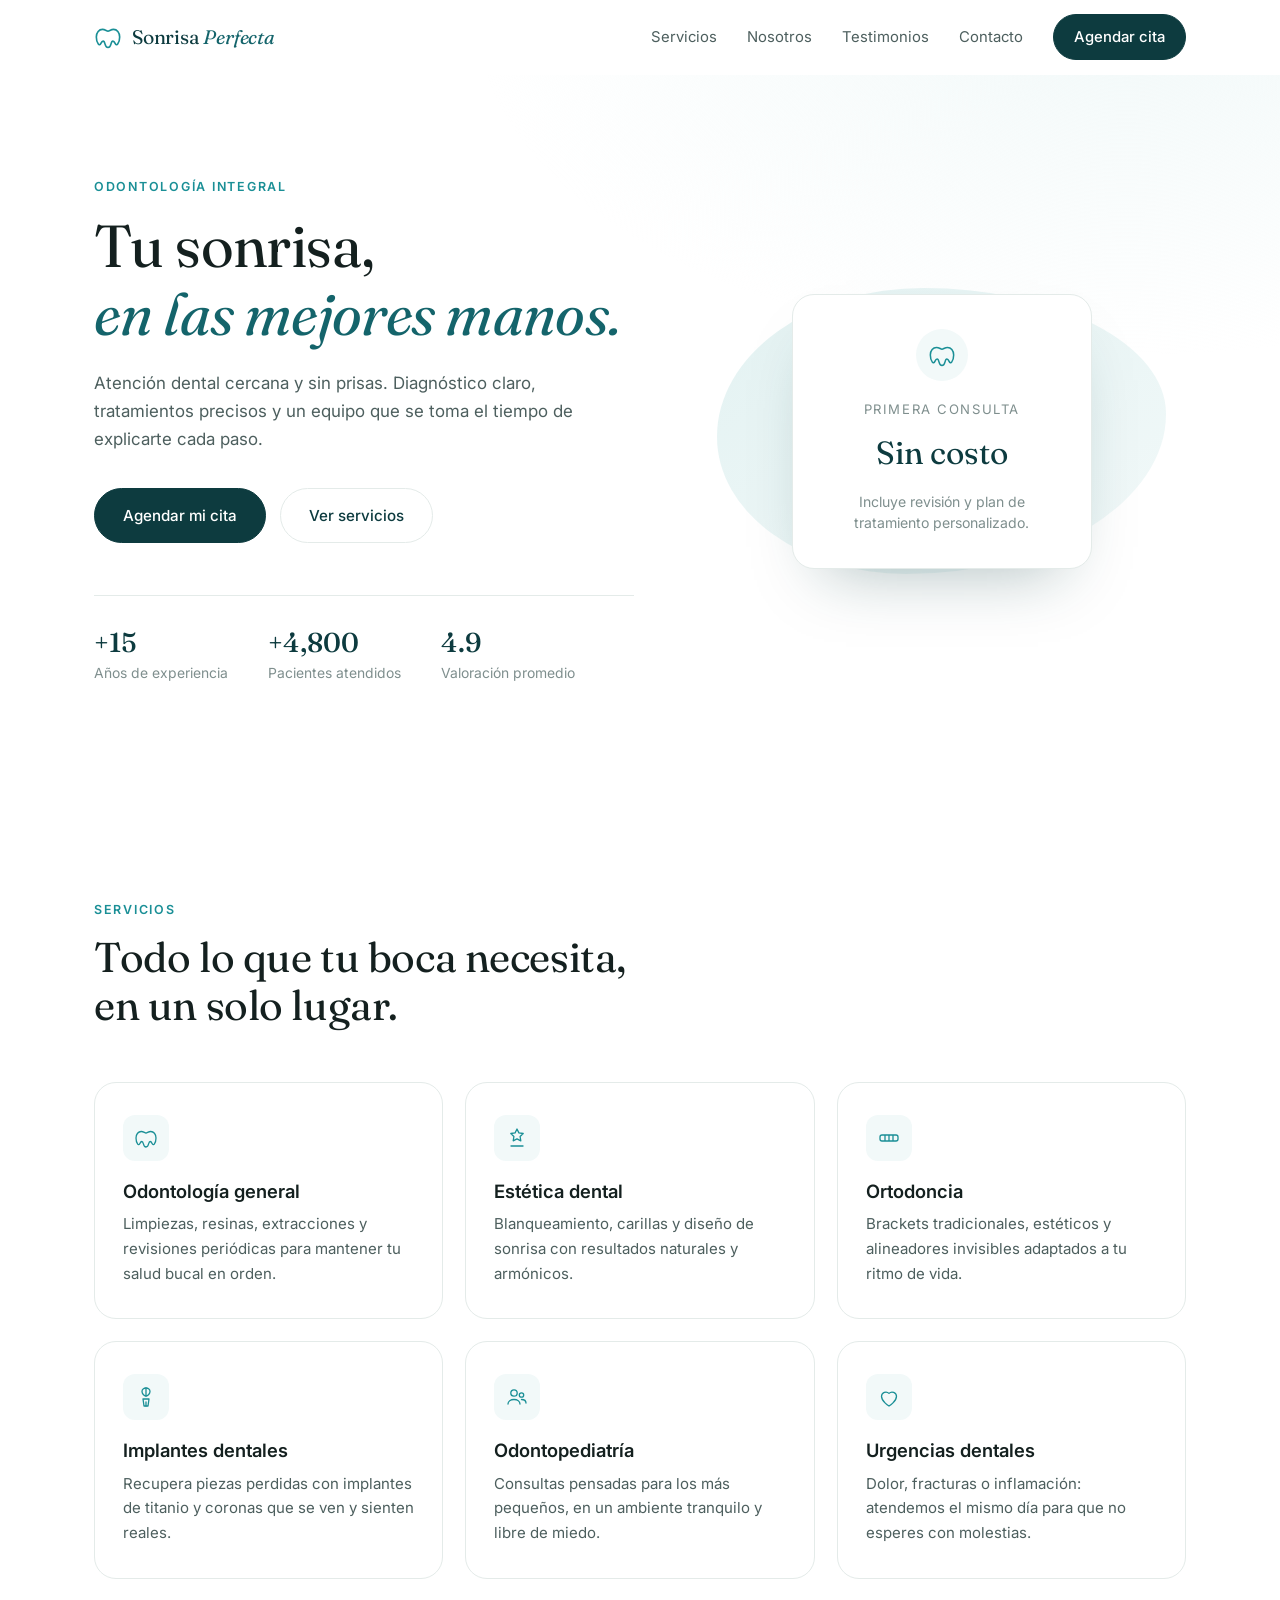
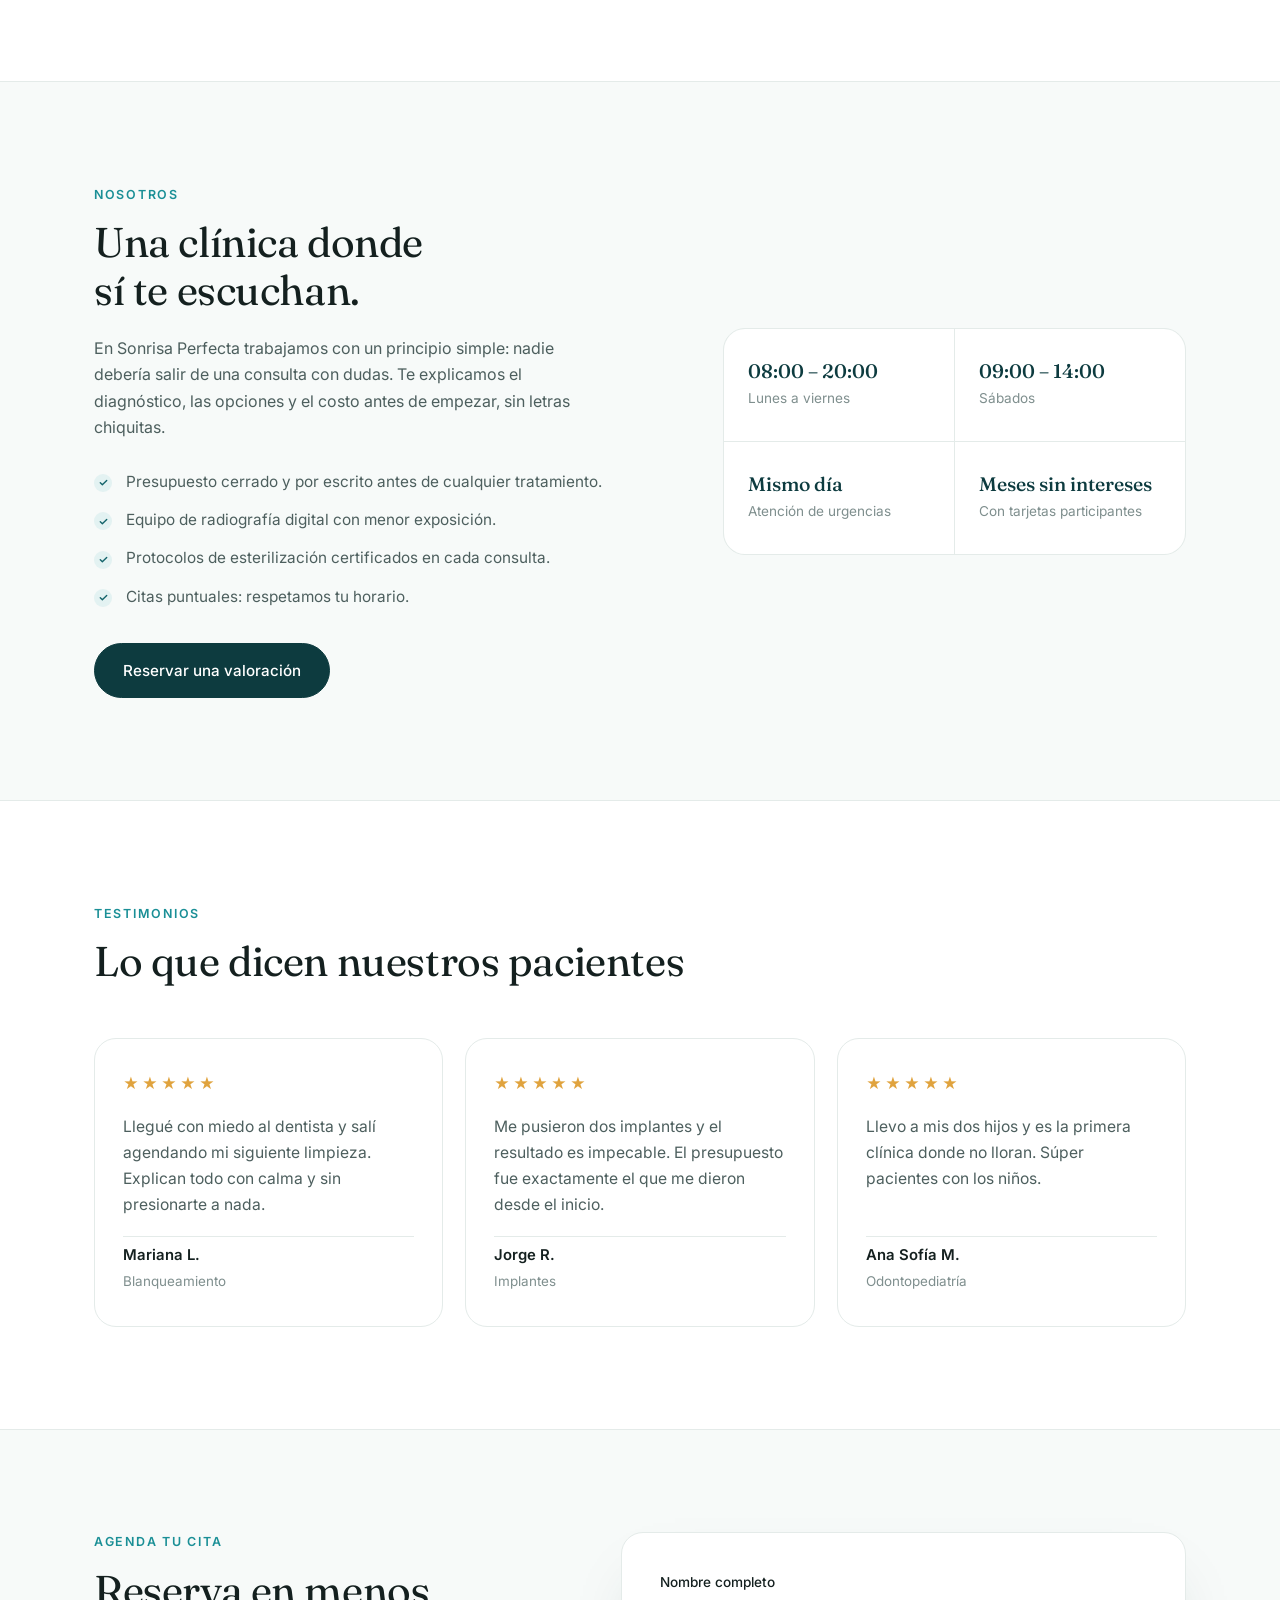
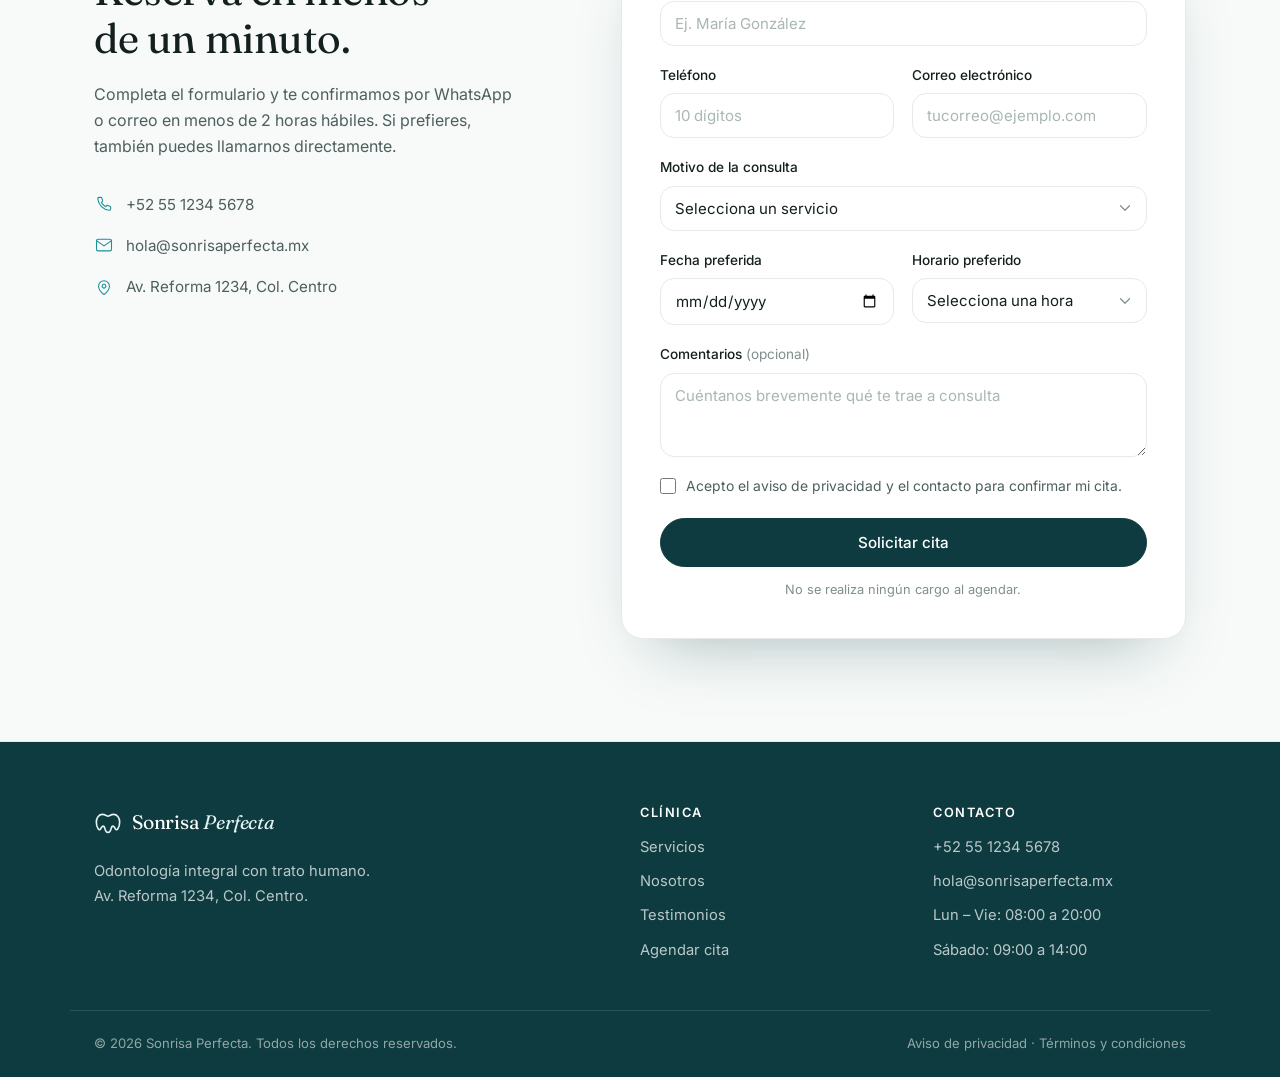
==== index.html @ 9ec35c2d "Landing page de la clinica dental Sonrisa Perfecta Sitio estatico de una pagina con formulario de ag" ====
<!DOCTYPE html>
<html lang="es">
<head>
  <meta charset="UTF-8">
  <meta name="viewport" content="width=device-width, initial-scale=1.0">
  <title>Sonrisa Perfecta | Clínica Dental</title>
  <meta name="description" content="Clínica dental Sonrisa Perfecta. Odontología general, estética y ortodoncia. Agenda tu cita en línea de forma rápida y sencilla.">
  <link rel="preconnect" href="https://fonts.googleapis.com">
  <link rel="preconnect" href="https://fonts.gstatic.com" crossorigin>
  <link href="https://fonts.googleapis.com/css2?family=Inter:wght@300;400;500;600&family=Fraunces:opsz,wght@9..144,400;9..144,500&display=swap" rel="stylesheet">
  <link rel="stylesheet" href="styles.css">
</head>
<body>

  <!-- ============ HEADER ============ -->
  <header class="header" id="header">
    <div class="container header__inner">
      <a href="#inicio" class="logo">
        <svg class="logo__mark" viewBox="0 0 24 24" fill="none" aria-hidden="true">
          <path d="M12 21c-1.6 0-2.2-1.4-2.6-3.1-.4-1.6-.8-2.4-1.6-2.4s-1.4.9-1.9 2c-.6 1.3-1.6 1.4-2.2.6C2.6 16.7 2 14.4 2 12c0-3.9 2.4-6.5 5.2-6.5 1.4 0 2.4.5 3.2.9.7.4 1.1.6 1.6.6s.9-.2 1.6-.6c.8-.4 1.8-.9 3.2-.9C19.6 5.5 22 8.1 22 12c0 2.4-.6 4.7-1.7 6.1-.6.8-1.6.7-2.2-.6-.5-1.1-1.1-2-1.9-2s-1.2.8-1.6 2.4C14.2 19.6 13.6 21 12 21Z" stroke="currentColor" stroke-width="1.4" stroke-linejoin="round"/>
        </svg>
        <span class="logo__text">Sonrisa <em>Perfecta</em></span>
      </a>

      <nav class="nav" id="nav">
        <a href="#servicios">Servicios</a>
        <a href="#nosotros">Nosotros</a>
        <a href="#testimonios">Testimonios</a>
        <a href="#contacto">Contacto</a>
        <a href="#cita" class="btn btn--sm nav__cta">Agendar cita</a>
      </nav>

      <button class="nav-toggle" id="navToggle" aria-label="Abrir menú" aria-expanded="false" aria-controls="nav">
        <span></span><span></span><span></span>
      </button>
    </div>
  </header>

  <main>
    <!-- ============ HERO ============ -->
    <section class="hero" id="inicio">
      <div class="container hero__inner">
        <div class="hero__content">
          <p class="eyebrow">Odontología integral</p>
          <h1 class="hero__title">Tu sonrisa,<br><em>en las mejores manos.</em></h1>
          <p class="hero__text">
            Atención dental cercana y sin prisas. Diagnóstico claro, tratamientos
            precisos y un equipo que se toma el tiempo de explicarte cada paso.
          </p>
          <div class="hero__actions">
            <a href="#cita" class="btn">Agendar mi cita</a>
            <a href="#servicios" class="btn btn--ghost">Ver servicios</a>
          </div>

          <ul class="hero__stats">
            <li><strong>+15</strong><span>Años de experiencia</span></li>
            <li><strong>+4,800</strong><span>Pacientes atendidos</span></li>
            <li><strong>4.9</strong><span>Valoración promedio</span></li>
          </ul>
        </div>

        <div class="hero__visual" aria-hidden="true">
          <div class="hero__card">
            <div class="hero__card-icon">
              <svg viewBox="0 0 24 24" fill="none"><path d="M12 21c-1.6 0-2.2-1.4-2.6-3.1-.4-1.6-.8-2.4-1.6-2.4s-1.4.9-1.9 2c-.6 1.3-1.6 1.4-2.2.6C2.6 16.7 2 14.4 2 12c0-3.9 2.4-6.5 5.2-6.5 1.4 0 2.4.5 3.2.9.7.4 1.1.6 1.6.6s.9-.2 1.6-.6c.8-.4 1.8-.9 3.2-.9C19.6 5.5 22 8.1 22 12c0 2.4-.6 4.7-1.7 6.1-.6.8-1.6.7-2.2-.6-.5-1.1-1.1-2-1.9-2s-1.2.8-1.6 2.4C14.2 19.6 13.6 21 12 21Z" stroke="currentColor" stroke-width="1.3" stroke-linejoin="round"/></svg>
            </div>
            <p class="hero__card-title">Primera consulta</p>
            <p class="hero__card-price">Sin costo</p>
            <p class="hero__card-note">Incluye revisión y plan de tratamiento personalizado.</p>
          </div>
          <div class="hero__blob"></div>
        </div>
      </div>
    </section>

    <!-- ============ SERVICIOS ============ -->
    <section class="section" id="servicios">
      <div class="container">
        <div class="section__head">
          <p class="eyebrow">Servicios</p>
          <h2>Todo lo que tu boca necesita,<br>en un solo lugar.</h2>
        </div>

        <div class="grid grid--3">
          <article class="card">
            <div class="card__icon">
              <svg viewBox="0 0 24 24" fill="none"><path d="M12 21c-1.6 0-2.2-1.4-2.6-3.1-.4-1.6-.8-2.4-1.6-2.4s-1.4.9-1.9 2c-.6 1.3-1.6 1.4-2.2.6C2.6 16.7 2 14.4 2 12c0-3.9 2.4-6.5 5.2-6.5 1.4 0 2.4.5 3.2.9.7.4 1.1.6 1.6.6s.9-.2 1.6-.6c.8-.4 1.8-.9 3.2-.9C19.6 5.5 22 8.1 22 12c0 2.4-.6 4.7-1.7 6.1-.6.8-1.6.7-2.2-.6-.5-1.1-1.1-2-1.9-2s-1.2.8-1.6 2.4C14.2 19.6 13.6 21 12 21Z" stroke="currentColor" stroke-width="1.3" stroke-linejoin="round"/></svg>
            </div>
            <h3>Odontología general</h3>
            <p>Limpiezas, resinas, extracciones y revisiones periódicas para mantener tu salud bucal en orden.</p>
          </article>

          <article class="card">
            <div class="card__icon">
              <svg viewBox="0 0 24 24" fill="none"><path d="m12 3 1.9 3.9 4.3.6-3.1 3 .7 4.3-3.8-2-3.8 2 .7-4.3-3.1-3 4.3-.6L12 3Z" stroke="currentColor" stroke-width="1.3" stroke-linejoin="round"/><path d="M6 20h12" stroke="currentColor" stroke-width="1.3" stroke-linecap="round"/></svg>
            </div>
            <h3>Estética dental</h3>
            <p>Blanqueamiento, carillas y diseño de sonrisa con resultados naturales y armónicos.</p>
          </article>

          <article class="card">
            <div class="card__icon">
              <svg viewBox="0 0 24 24" fill="none"><rect x="3" y="9" width="18" height="6" rx="2" stroke="currentColor" stroke-width="1.3"/><path d="M8 9v6M12 9v6M16 9v6" stroke="currentColor" stroke-width="1.3"/></svg>
            </div>
            <h3>Ortodoncia</h3>
            <p>Brackets tradicionales, estéticos y alineadores invisibles adaptados a tu ritmo de vida.</p>
          </article>

          <article class="card">
            <div class="card__icon">
              <svg viewBox="0 0 24 24" fill="none"><path d="M12 3v8M12 21v-4" stroke="currentColor" stroke-width="1.3" stroke-linecap="round"/><path d="M8 6.5C8 4.6 9.8 3 12 3s4 1.6 4 3.5S14 11 12 11 8 8.4 8 6.5Z" stroke="currentColor" stroke-width="1.3"/><path d="M9 14h6l-1 7h-4l-1-7Z" stroke="currentColor" stroke-width="1.3" stroke-linejoin="round"/></svg>
            </div>
            <h3>Implantes dentales</h3>
            <p>Recupera piezas perdidas con implantes de titanio y coronas que se ven y sienten reales.</p>
          </article>

          <article class="card">
            <div class="card__icon">
              <svg viewBox="0 0 24 24" fill="none"><circle cx="9" cy="8" r="3.2" stroke="currentColor" stroke-width="1.3"/><circle cx="16.5" cy="10" r="2.2" stroke="currentColor" stroke-width="1.3"/><path d="M3 19c0-2.8 2.7-4.5 6-4.5s6 1.7 6 4.5" stroke="currentColor" stroke-width="1.3" stroke-linecap="round"/><path d="M16.5 14.5c2.6 0 4.5 1.4 4.5 3.6" stroke="currentColor" stroke-width="1.3" stroke-linecap="round"/></svg>
            </div>
            <h3>Odontopediatría</h3>
            <p>Consultas pensadas para los más pequeños, en un ambiente tranquilo y libre de miedo.</p>
          </article>

          <article class="card">
            <div class="card__icon">
              <svg viewBox="0 0 24 24" fill="none"><path d="M12 21s-7.5-4.4-7.5-9.7A4.4 4.4 0 0 1 12 8.4a4.4 4.4 0 0 1 7.5 2.9C19.5 16.6 12 21 12 21Z" stroke="currentColor" stroke-width="1.3" stroke-linejoin="round"/></svg>
            </div>
            <h3>Urgencias dentales</h3>
            <p>Dolor, fracturas o inflamación: atendemos el mismo día para que no esperes con molestias.</p>
          </article>
        </div>
      </div>
    </section>

    <!-- ============ NOSOTROS ============ -->
    <section class="section section--alt" id="nosotros">
      <div class="container about">
        <div class="about__text">
          <p class="eyebrow">Nosotros</p>
          <h2>Una clínica donde<br>sí te escuchan.</h2>
          <p>
            En Sonrisa Perfecta trabajamos con un principio simple: nadie debería salir
            de una consulta con dudas. Te explicamos el diagnóstico, las opciones y el
            costo antes de empezar, sin letras chiquitas.
          </p>
          <ul class="checklist">
            <li>Presupuesto cerrado y por escrito antes de cualquier tratamiento.</li>
            <li>Equipo de radiografía digital con menor exposición.</li>
            <li>Protocolos de esterilización certificados en cada consulta.</li>
            <li>Citas puntuales: respetamos tu horario.</li>
          </ul>
          <a href="#cita" class="btn">Reservar una valoración</a>
        </div>

        <div class="about__panel">
          <div class="stat">
            <strong>08:00 – 20:00</strong>
            <span>Lunes a viernes</span>
          </div>
          <div class="stat">
            <strong>09:00 – 14:00</strong>
            <span>Sábados</span>
          </div>
          <div class="stat">
            <strong>Mismo día</strong>
            <span>Atención de urgencias</span>
          </div>
          <div class="stat">
            <strong>Meses sin intereses</strong>
            <span>Con tarjetas participantes</span>
          </div>
        </div>
      </div>
    </section>

    <!-- ============ TESTIMONIOS ============ -->
    <section class="section" id="testimonios">
      <div class="container">
        <div class="section__head">
          <p class="eyebrow">Testimonios</p>
          <h2>Lo que dicen nuestros pacientes</h2>
        </div>

        <div class="grid grid--3">
          <figure class="quote">
            <div class="quote__stars" aria-label="5 de 5 estrellas">★★★★★</div>
            <blockquote>Llegué con miedo al dentista y salí agendando mi siguiente limpieza. Explican todo con calma y sin presionarte a nada.</blockquote>
            <figcaption><strong>Mariana L.</strong><span>Blanqueamiento</span></figcaption>
          </figure>

          <figure class="quote">
            <div class="quote__stars" aria-label="5 de 5 estrellas">★★★★★</div>
            <blockquote>Me pusieron dos implantes y el resultado es impecable. El presupuesto fue exactamente el que me dieron desde el inicio.</blockquote>
            <figcaption><strong>Jorge R.</strong><span>Implantes</span></figcaption>
          </figure>

          <figure class="quote">
            <div class="quote__stars" aria-label="5 de 5 estrellas">★★★★★</div>
            <blockquote>Llevo a mis dos hijos y es la primera clínica donde no lloran. Súper pacientes con los niños.</blockquote>
            <figcaption><strong>Ana Sofía M.</strong><span>Odontopediatría</span></figcaption>
          </figure>
        </div>
      </div>
    </section>

    <!-- ============ AGENDAR CITA ============ -->
    <section class="section section--alt" id="cita">
      <div class="container booking">
        <div class="booking__intro">
          <p class="eyebrow">Agenda tu cita</p>
          <h2>Reserva en menos<br>de un minuto.</h2>
          <p>
            Completa el formulario y te confirmamos por WhatsApp o correo en menos de
            2 horas hábiles. Si prefieres, también puedes llamarnos directamente.
          </p>

          <ul class="contact-list">
            <li>
              <svg viewBox="0 0 24 24" fill="none" aria-hidden="true"><path d="M4.5 5.5c0-.8.7-1.5 1.5-1.5h2c.6 0 1.2.4 1.4 1l.9 2.6c.2.6 0 1.2-.5 1.6l-1.1.8a12 12 0 0 0 5.3 5.3l.8-1.1c.4-.5 1-.7 1.6-.5l2.6.9c.6.2 1 .8 1 1.4v2c0 .8-.7 1.5-1.5 1.5A15.5 15.5 0 0 1 4.5 5.5Z" stroke="currentColor" stroke-width="1.3" stroke-linejoin="round"/></svg>
              <a href="tel:+525512345678">+52 55 1234 5678</a>
            </li>
            <li>
              <svg viewBox="0 0 24 24" fill="none" aria-hidden="true"><rect x="3" y="5" width="18" height="14" rx="2" stroke="currentColor" stroke-width="1.3"/><path d="m3.5 7 8.5 6 8.5-6" stroke="currentColor" stroke-width="1.3" stroke-linejoin="round"/></svg>
              <a href="mailto:hola@sonrisaperfecta.mx">hola@sonrisaperfecta.mx</a>
            </li>
            <li>
              <svg viewBox="0 0 24 24" fill="none" aria-hidden="true"><path d="M12 21s-6.5-5.1-6.5-10a6.5 6.5 0 1 1 13 0c0 4.9-6.5 10-6.5 10Z" stroke="currentColor" stroke-width="1.3" stroke-linejoin="round"/><circle cx="12" cy="11" r="2.3" stroke="currentColor" stroke-width="1.3"/></svg>
              <span>Av. Reforma 1234, Col. Centro</span>
            </li>
          </ul>
        </div>

        <div class="booking__form-wrap">
          <form class="form" id="bookingForm" novalidate>
            <div class="form__row">
              <div class="field">
                <label for="nombre">Nombre completo</label>
                <input type="text" id="nombre" name="nombre" placeholder="Ej. María González" autocomplete="name" required>
                <p class="field__error" data-error-for="nombre"></p>
              </div>
            </div>

            <div class="form__row form__row--2">
              <div class="field">
                <label for="telefono">Teléfono</label>
                <input type="tel" id="telefono" name="telefono" placeholder="10 dígitos" autocomplete="tel" inputmode="numeric" required>
                <p class="field__error" data-error-for="telefono"></p>
              </div>
              <div class="field">
                <label for="email">Correo electrónico</label>
                <input type="email" id="email" name="email" placeholder="tucorreo@ejemplo.com" autocomplete="email" required>
                <p class="field__error" data-error-for="email"></p>
              </div>
            </div>

            <div class="form__row">
              <div class="field">
                <label for="servicio">Motivo de la consulta</label>
                <select id="servicio" name="servicio" required>
                  <option value="" disabled selected>Selecciona un servicio</option>
                  <option>Consulta / valoración general</option>
                  <option>Limpieza dental</option>
                  <option>Estética dental / blanqueamiento</option>
                  <option>Ortodoncia</option>
                  <option>Implantes dentales</option>
                  <option>Odontopediatría</option>
                  <option>Urgencia dental</option>
                </select>
                <p class="field__error" data-error-for="servicio"></p>
              </div>
            </div>

            <div class="form__row form__row--2">
              <div class="field">
                <label for="fecha">Fecha preferida</label>
                <input type="date" id="fecha" name="fecha" required>
                <p class="field__error" data-error-for="fecha"></p>
              </div>
              <div class="field">
                <label for="hora">Horario preferido</label>
                <select id="hora" name="hora" required>
                  <option value="" disabled selected>Selecciona una hora</option>
                  <option>08:00 – 10:00</option>
                  <option>10:00 – 12:00</option>
                  <option>12:00 – 14:00</option>
                  <option>16:00 – 18:00</option>
                  <option>18:00 – 20:00</option>
                </select>
                <p class="field__error" data-error-for="hora"></p>
              </div>
            </div>

            <div class="form__row">
              <div class="field">
                <label for="mensaje">Comentarios <span class="optional">(opcional)</span></label>
                <textarea id="mensaje" name="mensaje" rows="3" placeholder="Cuéntanos brevemente qué te trae a consulta"></textarea>
              </div>
            </div>

            <label class="checkbox">
              <input type="checkbox" id="aviso" name="aviso" required>
              <span>Acepto el aviso de privacidad y el contacto para confirmar mi cita.</span>
            </label>
            <p class="field__error" data-error-for="aviso"></p>

            <button type="submit" class="btn btn--block" id="submitBtn">Solicitar cita</button>
            <p class="form__note">No se realiza ningún cargo al agendar.</p>

            <div class="form__success" id="formSuccess" role="status" hidden>
              <div class="form__success-icon">
                <svg viewBox="0 0 24 24" fill="none"><path d="m5 12.5 4.5 4.5L19 7.5" stroke="currentColor" stroke-width="1.8" stroke-linecap="round" stroke-linejoin="round"/></svg>
              </div>
              <h3>¡Solicitud enviada!</h3>
              <p id="successDetail">Te contactaremos para confirmar tu cita.</p>
              <button type="button" class="btn btn--ghost btn--sm" id="resetForm">Agendar otra cita</button>
            </div>
          </form>
        </div>
      </div>
    </section>
  </main>

  <!-- ============ FOOTER ============ -->
  <footer class="footer" id="contacto">
    <div class="container footer__inner">
      <div class="footer__brand">
        <a href="#inicio" class="logo logo--light">
          <svg class="logo__mark" viewBox="0 0 24 24" fill="none" aria-hidden="true">
            <path d="M12 21c-1.6 0-2.2-1.4-2.6-3.1-.4-1.6-.8-2.4-1.6-2.4s-1.4.9-1.9 2c-.6 1.3-1.6 1.4-2.2.6C2.6 16.7 2 14.4 2 12c0-3.9 2.4-6.5 5.2-6.5 1.4 0 2.4.5 3.2.9.7.4 1.1.6 1.6.6s.9-.2 1.6-.6c.8-.4 1.8-.9 3.2-.9C19.6 5.5 22 8.1 22 12c0 2.4-.6 4.7-1.7 6.1-.6.8-1.6.7-2.2-.6-.5-1.1-1.1-2-1.9-2s-1.2.8-1.6 2.4C14.2 19.6 13.6 21 12 21Z" stroke="currentColor" stroke-width="1.4" stroke-linejoin="round"/>
          </svg>
          <span class="logo__text">Sonrisa <em>Perfecta</em></span>
        </a>
        <p>Odontología integral con trato humano.<br>Av. Reforma 1234, Col. Centro.</p>
      </div>

      <div class="footer__col">
        <h4>Clínica</h4>
        <a href="#servicios">Servicios</a>
        <a href="#nosotros">Nosotros</a>
        <a href="#testimonios">Testimonios</a>
        <a href="#cita">Agendar cita</a>
      </div>

      <div class="footer__col">
        <h4>Contacto</h4>
        <a href="tel:+525512345678">+52 55 1234 5678</a>
        <a href="mailto:hola@sonrisaperfecta.mx">hola@sonrisaperfecta.mx</a>
        <span>Lun – Vie: 08:00 a 20:00</span>
        <span>Sábado: 09:00 a 14:00</span>
      </div>
    </div>

    <div class="container footer__bottom">
      <p>© <span id="year">2026</span> Sonrisa Perfecta. Todos los derechos reservados.</p>
      <p>Aviso de privacidad · Términos y condiciones</p>
    </div>
  </footer>

  <a href="#cita" class="fab" aria-label="Agendar cita">Agendar cita</a>

  <script src="script.js"></script>
</body>
</html>
---- styles.css ----
/* ============================================
   Sonrisa Perfecta — Clínica Dental
   ============================================ */

:root {
  --teal-900: #0d3b3f;
  --teal-700: #14646b;
  --teal-500: #1a8f96;
  --teal-100: #e3f2f2;
  --teal-050: #f2f9f9;

  --ink: #14201f;
  --ink-soft: #4d5f5e;
  --ink-mute: #7f8f8e;

  --bg: #ffffff;
  --bg-alt: #f7faf9;
  --line: #e4ebe9;

  --danger: #c04747;

  --radius: 14px;
  --radius-lg: 22px;
  --shadow-sm: 0 1px 2px rgba(13, 59, 63, .05);
  --shadow: 0 12px 32px -18px rgba(13, 59, 63, .28);
  --shadow-lg: 0 32px 64px -32px rgba(13, 59, 63, .35);

  --max: 1140px;
  --header-h: 74px;
}

*, *::before, *::after { box-sizing: border-box; }

html {
  scroll-behavior: smooth;
  scroll-padding-top: calc(var(--header-h) + 16px);
}

body {
  margin: 0;
  font-family: 'Inter', -apple-system, BlinkMacSystemFont, 'Segoe UI', sans-serif;
  font-size: 16px;
  line-height: 1.65;
  color: var(--ink-soft);
  background: var(--bg);
  -webkit-font-smoothing: antialiased;
}

h1, h2, h3, h4 {
  font-family: 'Fraunces', Georgia, 'Times New Roman', serif;
  color: var(--ink);
  font-weight: 400;
  line-height: 1.15;
  letter-spacing: -.01em;
  margin: 0;
}

h1 { font-size: clamp(2.4rem, 5.2vw, 3.7rem); }
h2 { font-size: clamp(1.9rem, 3.6vw, 2.6rem); }
h3 { font-size: 1.15rem; font-family: 'Inter', sans-serif; font-weight: 600; letter-spacing: 0; }

p { margin: 0; }
img, svg { display: block; max-width: 100%; }
a { color: inherit; text-decoration: none; }

.container {
  width: 100%;
  max-width: var(--max);
  margin-inline: auto;
  padding-inline: 24px;
}

.eyebrow {
  font-size: .78rem;
  font-weight: 600;
  letter-spacing: .14em;
  text-transform: uppercase;
  color: var(--teal-500);
  margin-bottom: 14px;
}

em { font-style: italic; color: var(--teal-700); }

/* ---------- Botones ---------- */
.btn {
  display: inline-flex;
  align-items: center;
  justify-content: center;
  gap: 8px;
  padding: 14px 28px;
  border: 1px solid var(--teal-900);
  border-radius: 100px;
  background: var(--teal-900);
  color: #fff;
  font-size: .95rem;
  font-weight: 500;
  font-family: inherit;
  cursor: pointer;
  transition: transform .18s ease, background .18s ease, box-shadow .18s ease, opacity .18s ease;
}
.btn:hover { background: var(--teal-700); border-color: var(--teal-700); transform: translateY(-2px); box-shadow: var(--shadow); }
.btn:active { transform: translateY(0); }
.btn:focus-visible { outline: 2px solid var(--teal-500); outline-offset: 3px; }

.btn--ghost { background: transparent; color: var(--teal-900); border-color: var(--line); }
.btn--ghost:hover { background: var(--teal-050); color: var(--teal-900); border-color: var(--teal-100); }

.btn--sm { padding: 10px 20px; font-size: .88rem; }
.btn--block { width: 100%; }
.btn[disabled] { opacity: .6; pointer-events: none; }

/* ---------- Header ---------- */
.header {
  position: sticky;
  top: 0;
  z-index: 100;
  background: rgba(255, 255, 255, .86);
  backdrop-filter: blur(12px);
  border-bottom: 1px solid transparent;
  transition: border-color .25s ease, box-shadow .25s ease;
}
.header.is-scrolled { border-bottom-color: var(--line); box-shadow: var(--shadow-sm); }

.header__inner {
  height: var(--header-h);
  display: flex;
  align-items: center;
  justify-content: space-between;
  gap: 24px;
}

.logo { display: inline-flex; align-items: center; gap: 10px; color: var(--teal-900); }
.logo__mark { width: 28px; height: 28px; flex: none; color: var(--teal-500); }
.logo__text {
  font-family: 'Fraunces', serif;
  font-size: 1.22rem;
  letter-spacing: -.01em;
}
.logo--light { color: #fff; }
.logo--light .logo__mark { color: var(--teal-100); }
.logo--light em { color: var(--teal-100); }

.nav { display: flex; align-items: center; gap: 30px; }
.nav a {
  font-size: .93rem;
  color: var(--ink-soft);
  transition: color .18s ease;
}
.nav a:hover { color: var(--teal-700); }
.nav__cta { color: #fff !important; }

.nav-toggle {
  display: none;
  flex-direction: column;
  justify-content: center;
  gap: 5px;
  width: 42px;
  height: 42px;
  padding: 0;
  border: 1px solid var(--line);
  border-radius: 10px;
  background: #fff;
  cursor: pointer;
}
.nav-toggle span {
  display: block;
  width: 18px;
  height: 1.5px;
  margin-inline: auto;
  background: var(--teal-900);
  transition: transform .22s ease, opacity .18s ease;
}
.nav-toggle[aria-expanded="true"] span:nth-child(1) { transform: translateY(6.5px) rotate(45deg); }
.nav-toggle[aria-expanded="true"] span:nth-child(2) { opacity: 0; }
.nav-toggle[aria-expanded="true"] span:nth-child(3) { transform: translateY(-6.5px) rotate(-45deg); }

/* ---------- Hero ---------- */
.hero {
  position: relative;
  overflow: hidden;
  padding: clamp(56px, 8vw, 104px) 0 clamp(64px, 9vw, 112px);
  background:
    radial-gradient(1000px 520px at 88% -8%, var(--teal-050), transparent 65%),
    var(--bg);
}

.hero__inner {
  display: grid;
  grid-template-columns: 1.05fr .95fr;
  gap: clamp(32px, 5vw, 72px);
  align-items: center;
}

.hero__title { margin-bottom: 22px; }
.hero__text { max-width: 46ch; font-size: 1.06rem; }

.hero__actions { display: flex; flex-wrap: wrap; gap: 14px; margin-top: 34px; }

.hero__stats {
  display: flex;
  flex-wrap: wrap;
  gap: 40px;
  list-style: none;
  margin: 52px 0 0;
  padding: 30px 0 0;
  border-top: 1px solid var(--line);
}
.hero__stats strong {
  display: block;
  font-family: 'Fraunces', serif;
  font-size: 1.7rem;
  font-weight: 500;
  color: var(--teal-900);
  line-height: 1.2;
}
.hero__stats span { font-size: .87rem; color: var(--ink-mute); }

.hero__visual { position: relative; display: grid; place-items: center; min-height: 340px; }

.hero__blob {
  position: absolute;
  inset: 8% 4%;
  background: linear-gradient(150deg, var(--teal-100), var(--teal-050));
  border-radius: 46% 54% 58% 42% / 52% 44% 56% 48%;
  z-index: 0;
}

.hero__card {
  position: relative;
  z-index: 1;
  width: min(300px, 100%);
  padding: 34px 30px;
  background: #fff;
  border: 1px solid var(--line);
  border-radius: var(--radius-lg);
  box-shadow: var(--shadow-lg);
  text-align: center;
}
.hero__card-icon {
  width: 52px; height: 52px;
  display: grid; place-items: center;
  margin: 0 auto 18px;
  border-radius: 50%;
  background: var(--teal-050);
  color: var(--teal-500);
}
.hero__card-icon svg { width: 28px; height: 28px; }
.hero__card-title { font-size: .82rem; letter-spacing: .12em; text-transform: uppercase; color: var(--ink-mute); }
.hero__card-price {
  font-family: 'Fraunces', serif;
  font-size: 2rem;
  color: var(--teal-900);
  margin: 6px 0 12px;
}
.hero__card-note { font-size: .88rem; color: var(--ink-mute); line-height: 1.5; }

/* ---------- Secciones ---------- */
.section { padding: clamp(64px, 8vw, 104px) 0; }
.section--alt { background: var(--bg-alt); border-block: 1px solid var(--line); }

.section__head { max-width: 620px; margin-bottom: 52px; }
.section__head h2 { margin-bottom: 0; }

.grid { display: grid; gap: 22px; }
.grid--3 { grid-template-columns: repeat(3, 1fr); }

/* ---------- Cards de servicio ---------- */
.card {
  padding: 32px 28px;
  background: #fff;
  border: 1px solid var(--line);
  border-radius: var(--radius-lg);
  transition: transform .22s ease, box-shadow .22s ease, border-color .22s ease;
}
.card:hover { transform: translateY(-4px); box-shadow: var(--shadow); border-color: var(--teal-100); }
.card__icon {
  width: 46px; height: 46px;
  display: grid; place-items: center;
  margin-bottom: 20px;
  border-radius: 12px;
  background: var(--teal-050);
  color: var(--teal-500);
}
.card__icon svg { width: 24px; height: 24px; }
.card h3 { margin-bottom: 10px; }
.card p { font-size: .94rem; }

/* ---------- Nosotros ---------- */
.about {
  display: grid;
  grid-template-columns: 1.1fr .9fr;
  gap: clamp(32px, 5vw, 72px);
  align-items: center;
}
.about__text h2 { margin-bottom: 20px; }
.about__text > p { max-width: 50ch; }

.checklist { list-style: none; margin: 28px 0 34px; padding: 0; }
.checklist li {
  position: relative;
  padding-left: 32px;
  margin-bottom: 13px;
  font-size: .96rem;
}
.checklist li::before {
  content: "";
  position: absolute;
  left: 0; top: .35em;
  width: 18px; height: 18px;
  border-radius: 50%;
  background: var(--teal-100) url("data:image/svg+xml,%3Csvg xmlns='http://www.w3.org/2000/svg' viewBox='0 0 24 24' fill='none' stroke='%2314646b' stroke-width='3' stroke-linecap='round' stroke-linejoin='round'%3E%3Cpath d='m5 12.5 4.5 4.5L19 7.5'/%3E%3C/svg%3E") center / 11px no-repeat;
}

.about__panel {
  display: grid;
  grid-template-columns: repeat(2, 1fr);
  gap: 1px;
  background: var(--line);
  border: 1px solid var(--line);
  border-radius: var(--radius-lg);
  overflow: hidden;
}
.stat { padding: 30px 24px; background: #fff; }
.stat strong {
  display: block;
  font-family: 'Fraunces', serif;
  font-size: 1.22rem;
  font-weight: 500;
  color: var(--teal-900);
  line-height: 1.3;
}
.stat span { font-size: .85rem; color: var(--ink-mute); }

/* ---------- Testimonios ---------- */
.quote {
  margin: 0;
  padding: 32px 28px;
  background: #fff;
  border: 1px solid var(--line);
  border-radius: var(--radius-lg);
  display: flex;
  flex-direction: column;
  gap: 18px;
}
.quote__stars { color: #e0a33e; letter-spacing: 3px; font-size: .95rem; }
.quote blockquote { margin: 0; font-size: .98rem; color: var(--ink-soft); }
.quote figcaption { margin-top: auto; padding-top: 6px; border-top: 1px solid var(--line); }
.quote figcaption strong { display: block; color: var(--ink); font-weight: 600; font-size: .93rem; }
.quote figcaption span { font-size: .84rem; color: var(--ink-mute); }

/* ---------- Agendar cita ---------- */
.booking {
  display: grid;
  grid-template-columns: .9fr 1.1fr;
  gap: clamp(32px, 5vw, 64px);
  align-items: start;
}
.booking__intro h2 { margin-bottom: 18px; }
.booking__intro > p { max-width: 42ch; }

.contact-list { list-style: none; margin: 32px 0 0; padding: 0; display: grid; gap: 16px; }
.contact-list li { display: flex; align-items: center; gap: 12px; font-size: .95rem; }
.contact-list svg { width: 20px; height: 20px; flex: none; color: var(--teal-500); }
.contact-list a:hover { color: var(--teal-700); text-decoration: underline; }

.booking__form-wrap { position: relative; }

.form {
  position: relative;
  padding: clamp(26px, 3.5vw, 38px);
  background: #fff;
  border: 1px solid var(--line);
  border-radius: var(--radius-lg);
  box-shadow: var(--shadow-lg);
}
.form__row { margin-bottom: 18px; }
.form__row--2 { display: grid; grid-template-columns: 1fr 1fr; gap: 18px; }

.field { display: flex; flex-direction: column; }
.field label {
  font-size: .85rem;
  font-weight: 500;
  color: var(--ink);
  margin-bottom: 7px;
}
.optional { color: var(--ink-mute); font-weight: 400; }

.field input,
.field select,
.field textarea {
  width: 100%;
  padding: 12px 14px;
  font-family: inherit;
  font-size: .94rem;
  color: var(--ink);
  background: #fff;
  border: 1px solid var(--line);
  border-radius: var(--radius);
  transition: border-color .18s ease, box-shadow .18s ease;
}
.field textarea { resize: vertical; min-height: 84px; }
.field select { appearance: none; cursor: pointer;
  background-image: url("data:image/svg+xml,%3Csvg xmlns='http://www.w3.org/2000/svg' viewBox='0 0 24 24' fill='none' stroke='%237f8f8e' stroke-width='1.6' stroke-linecap='round' stroke-linejoin='round'%3E%3Cpath d='m6 9 6 6 6-6'/%3E%3C/svg%3E");
  background-repeat: no-repeat;
  background-position: right 12px center;
  background-size: 18px;
  padding-right: 38px;
}
.field input::placeholder,
.field textarea::placeholder { color: #a9b6b5; }

.field input:focus,
.field select:focus,
.field textarea:focus {
  outline: none;
  border-color: var(--teal-500);
  box-shadow: 0 0 0 3px rgba(26, 143, 150, .14);
}

.field.has-error input,
.field.has-error select,
.field.has-error textarea { border-color: var(--danger); }
.field.has-error input:focus,
.field.has-error select:focus { box-shadow: 0 0 0 3px rgba(192, 71, 71, .13); }

.field__error {
  min-height: 0;
  font-size: .8rem;
  color: var(--danger);
  margin-top: 5px;
}
.field__error:empty { display: none; }

.checkbox {
  display: flex;
  align-items: flex-start;
  gap: 10px;
  font-size: .87rem;
  color: var(--ink-soft);
  cursor: pointer;
  margin-top: 4px;
}
.checkbox input {
  margin: 3px 0 0;
  width: 16px; height: 16px;
  accent-color: var(--teal-700);
  flex: none;
  cursor: pointer;
}

#bookingForm > .field__error { margin-bottom: 4px; }

.form .btn--block { margin-top: 20px; }
.form__note {
  margin-top: 12px;
  font-size: .8rem;
  color: var(--ink-mute);
  text-align: center;
}

/* Estado de éxito */
.form__success {
  position: absolute;
  inset: 0;
  display: grid;
  align-content: center;
  justify-items: center;
  gap: 12px;
  padding: 40px 32px;
  background: #fff;
  border-radius: var(--radius-lg);
  text-align: center;
  animation: fadeUp .3s ease;
}
.form__success[hidden] { display: none; }
.form__success-icon {
  width: 58px; height: 58px;
  display: grid; place-items: center;
  border-radius: 50%;
  background: var(--teal-050);
  color: var(--teal-500);
}
.form__success-icon svg { width: 30px; height: 30px; }
.form__success h3 { font-family: 'Fraunces', serif; font-size: 1.5rem; font-weight: 400; }
.form__success p { font-size: .94rem; max-width: 34ch; }
.form__success .btn { margin-top: 10px; }

@keyframes fadeUp {
  from { opacity: 0; transform: translateY(8px); }
  to   { opacity: 1; transform: none; }
}

/* ---------- Footer ---------- */
.footer {
  background: var(--teal-900);
  color: rgba(255, 255, 255, .72);
  padding-top: 64px;
  font-size: .92rem;
}
.footer__inner {
  display: grid;
  grid-template-columns: 2fr 1fr 1fr;
  gap: 40px;
  padding-bottom: 48px;
}
.footer__brand p { margin-top: 16px; line-height: 1.7; }
.footer__col { display: flex; flex-direction: column; gap: 10px; }
.footer__col h4 {
  font-family: 'Inter', sans-serif;
  font-size: .8rem;
  font-weight: 600;
  letter-spacing: .12em;
  text-transform: uppercase;
  color: #fff;
  margin-bottom: 4px;
}
.footer__col a:hover { color: #fff; }

.footer__bottom {
  display: flex;
  flex-wrap: wrap;
  justify-content: space-between;
  gap: 10px;
  padding-block: 22px;
  border-top: 1px solid rgba(255, 255, 255, .13);
  font-size: .82rem;
  color: rgba(255, 255, 255, .55);
}

/* ---------- Botón flotante (móvil) ---------- */
.fab {
  display: none;
  position: fixed;
  left: 16px; right: 16px; bottom: 16px;
  z-index: 90;
  padding: 15px;
  text-align: center;
  background: var(--teal-900);
  color: #fff;
  border-radius: 100px;
  font-size: .95rem;
  font-weight: 500;
  box-shadow: 0 12px 28px -10px rgba(13, 59, 63, .6);
}

/* ---------- Animación de entrada ---------- */
.reveal { opacity: 0; transform: translateY(18px); }
.reveal.is-visible {
  opacity: 1;
  transform: none;
  transition: opacity .6s ease, transform .6s ease;
}

/* ============================================
   Responsive
   ============================================ */
@media (max-width: 980px) {
  .hero__inner { grid-template-columns: 1fr; }
  .hero__visual { order: -1; min-height: 0; }
  .hero__blob { inset: -6% 14%; }
  .grid--3 { grid-template-columns: repeat(2, 1fr); }
  .about { grid-template-columns: 1fr; }
  .booking { grid-template-columns: 1fr; }
  .footer__inner { grid-template-columns: 1fr 1fr; }
  .footer__brand { grid-column: 1 / -1; }
}

@media (max-width: 720px) {
  .nav {
    position: absolute;
    top: var(--header-h);
    left: 0; right: 0;
    flex-direction: column;
    align-items: stretch;
    gap: 4px;
    padding: 16px 24px 22px;
    background: #fff;
    border-bottom: 1px solid var(--line);
    box-shadow: var(--shadow);
    transform: translateY(-8px);
    opacity: 0;
    visibility: hidden;
    transition: opacity .2s ease, transform .2s ease, visibility .2s;
  }
  .nav.is-open { opacity: 1; visibility: visible; transform: none; }
  .nav a { padding: 11px 0; border-bottom: 1px solid var(--line); }
  .nav__cta { margin-top: 12px; border-bottom: none; justify-content: center; }
  .nav-toggle { display: flex; }

  .grid--3 { grid-template-columns: 1fr; }
  .about__panel { grid-template-columns: 1fr; }
  .hero__stats { gap: 26px; }
  .hero__stats li { min-width: 42%; }
  .form__row--2 { grid-template-columns: 1fr; }
  .footer__inner { grid-template-columns: 1fr; gap: 32px; }
  .footer__bottom { flex-direction: column; }

  .fab { display: block; }
  body { padding-bottom: 78px; }
  .header { position: sticky; }
}

@media (prefers-reduced-motion: reduce) {
  html { scroll-behavior: auto; }
  *, *::before, *::after {
    animation-duration: .01ms !important;
    transition-duration: .01ms !important;
  }
  .reveal { opacity: 1; transform: none; }
}
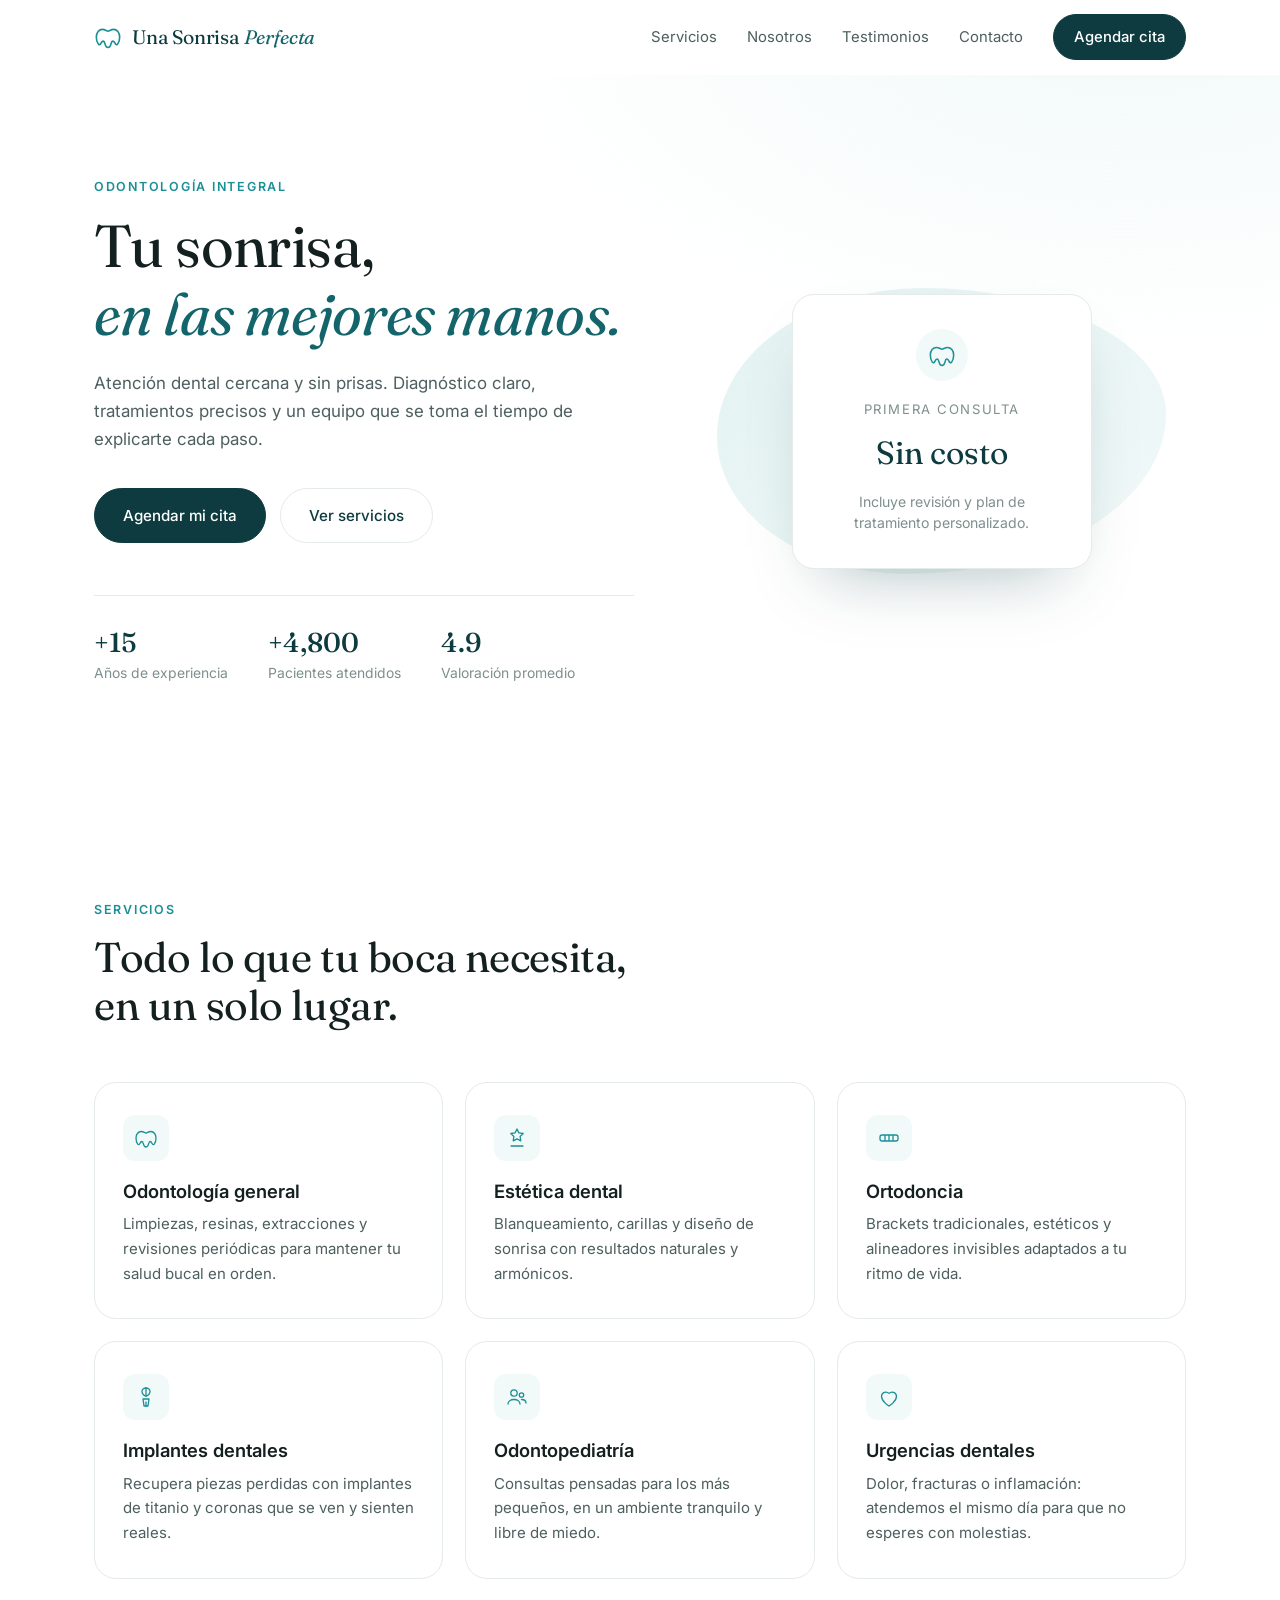
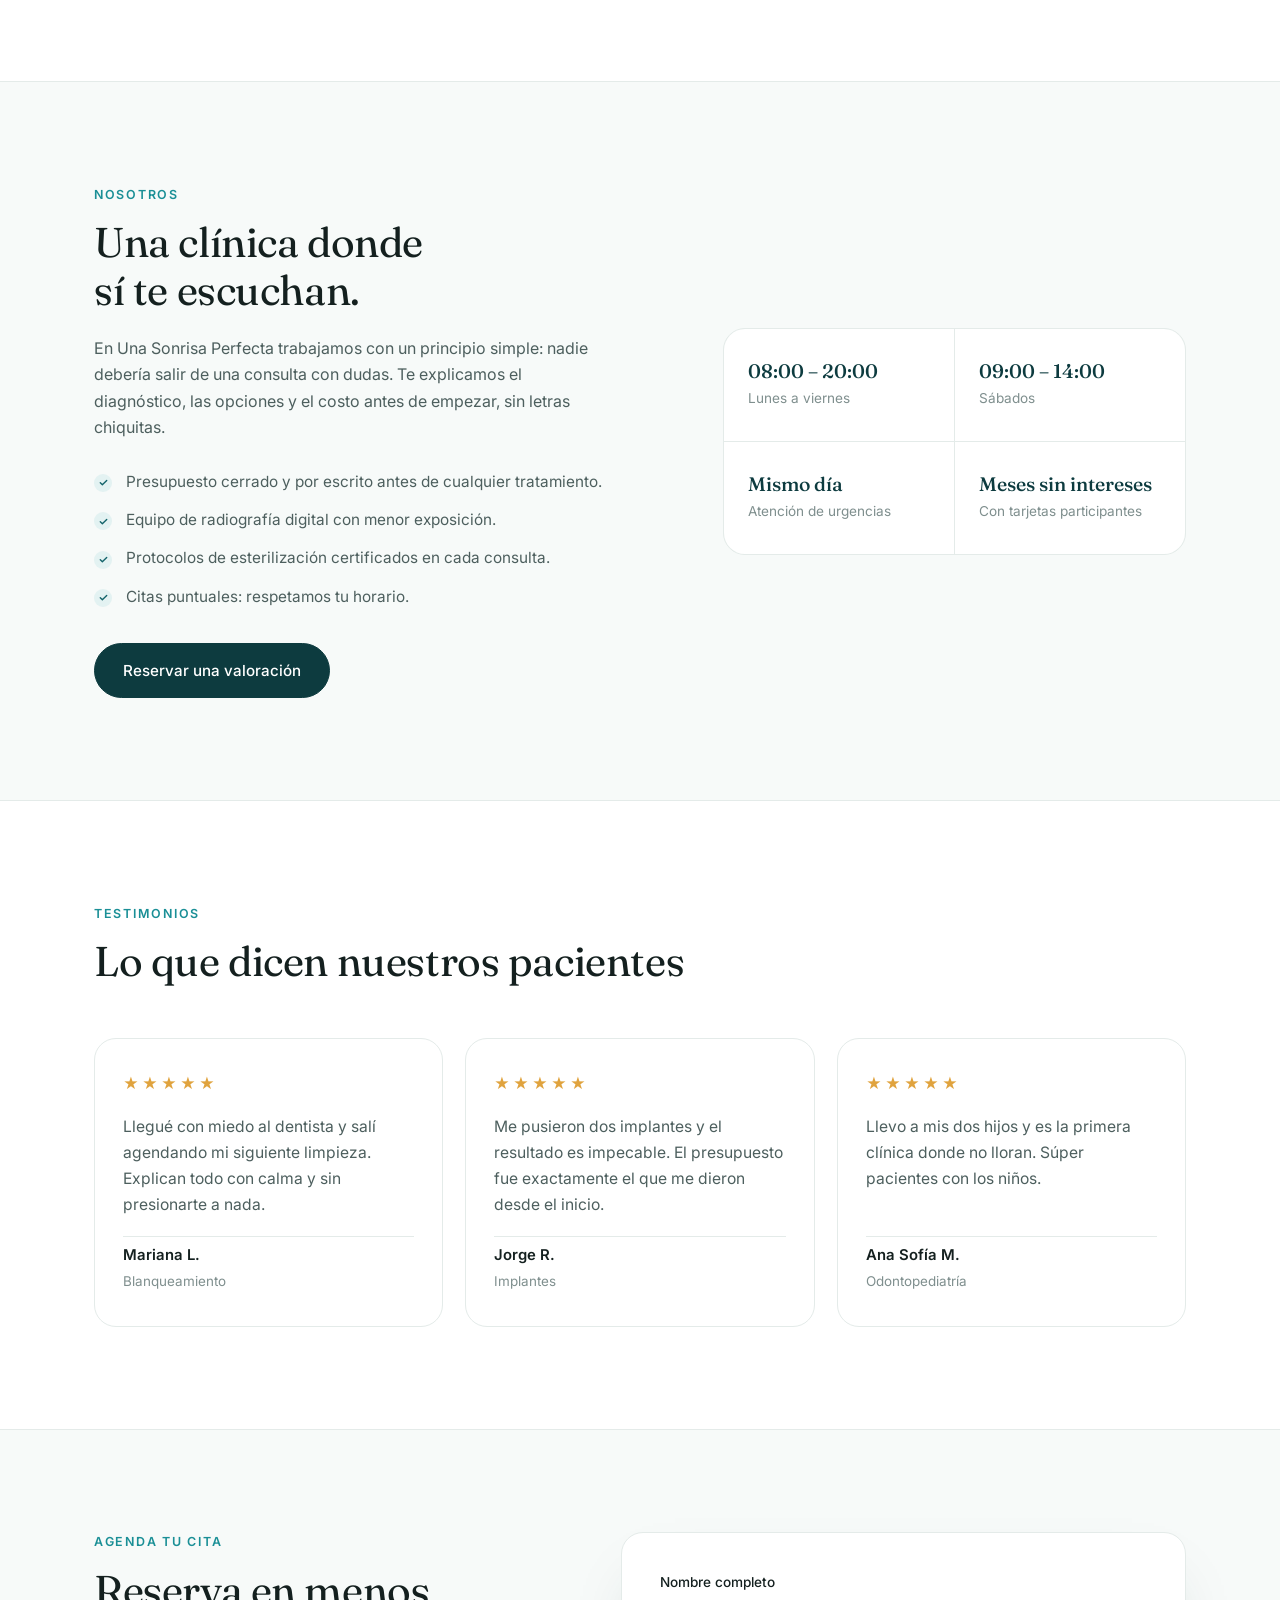
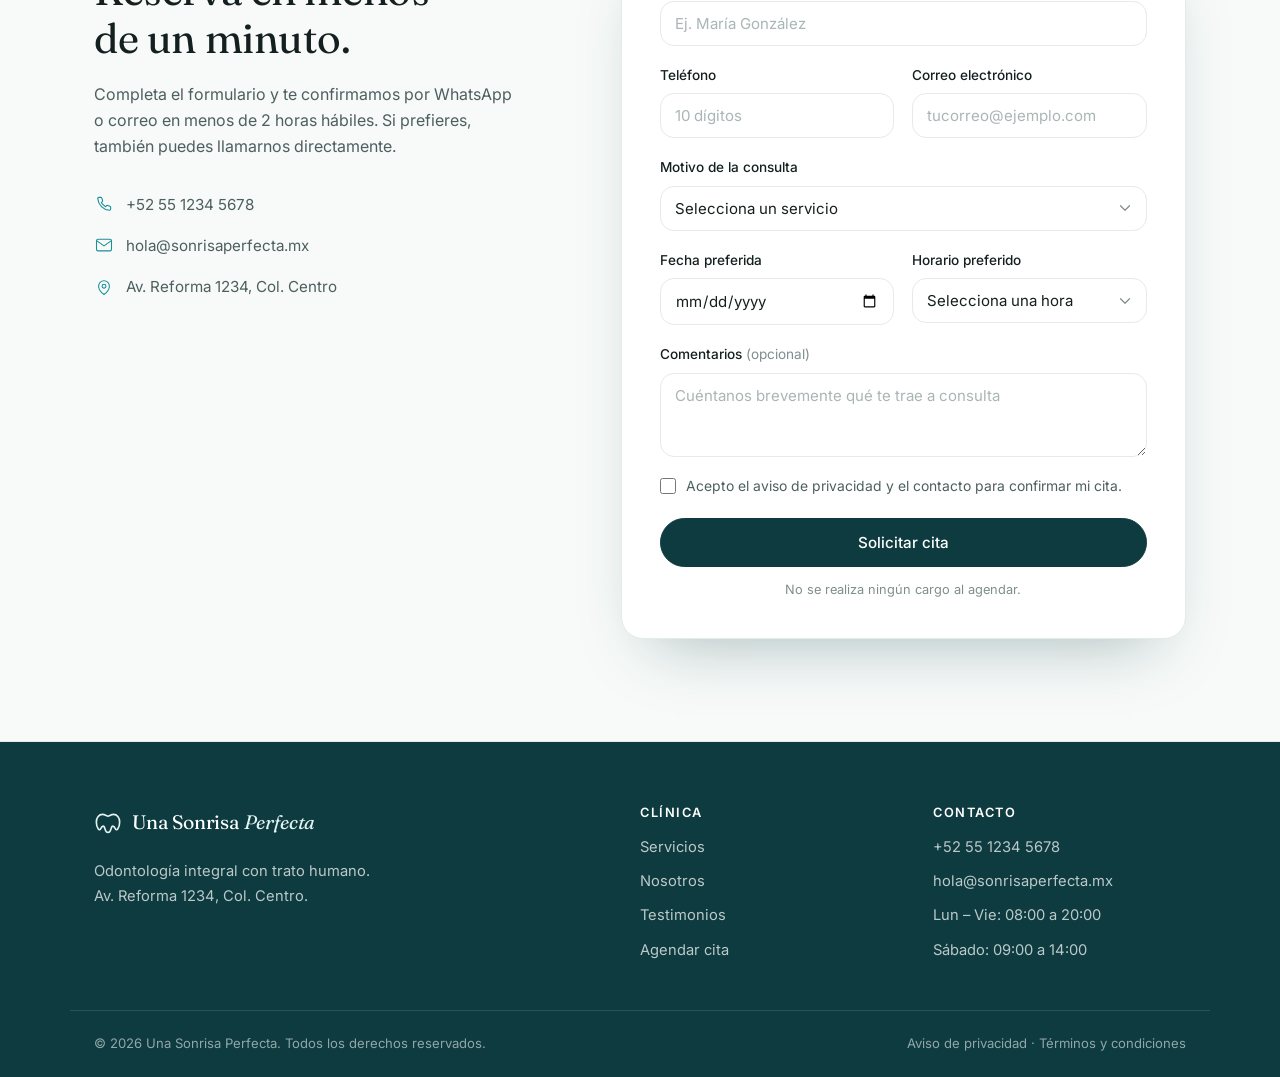
==== commit c04432ab: "Renombrar la clinica a Una Sonrisa Perfecta Actualiza el nombre en el titulo, la meta descripcion, e" ====
--- a/index.html
+++ b/index.html
@@ -3,8 +3,8 @@
 <head>
   <meta charset="UTF-8">
   <meta name="viewport" content="width=device-width, initial-scale=1.0">
-  <title>Sonrisa Perfecta | Clínica Dental</title>
-  <meta name="description" content="Clínica dental Sonrisa Perfecta. Odontología general, estética y ortodoncia. Agenda tu cita en línea de forma rápida y sencilla.">
+  <title>Una Sonrisa Perfecta | Clínica Dental</title>
+  <meta name="description" content="Clínica dental Una Sonrisa Perfecta. Odontología general, estética y ortodoncia. Agenda tu cita en línea de forma rápida y sencilla.">
   <link rel="preconnect" href="https://fonts.googleapis.com">
   <link rel="preconnect" href="https://fonts.gstatic.com" crossorigin>
   <link href="https://fonts.googleapis.com/css2?family=Inter:wght@300;400;500;600&family=Fraunces:opsz,wght@9..144,400;9..144,500&display=swap" rel="stylesheet">
@@ -19,7 +19,7 @@
         <svg class="logo__mark" viewBox="0 0 24 24" fill="none" aria-hidden="true">
           <path d="M12 21c-1.6 0-2.2-1.4-2.6-3.1-.4-1.6-.8-2.4-1.6-2.4s-1.4.9-1.9 2c-.6 1.3-1.6 1.4-2.2.6C2.6 16.7 2 14.4 2 12c0-3.9 2.4-6.5 5.2-6.5 1.4 0 2.4.5 3.2.9.7.4 1.1.6 1.6.6s.9-.2 1.6-.6c.8-.4 1.8-.9 3.2-.9C19.6 5.5 22 8.1 22 12c0 2.4-.6 4.7-1.7 6.1-.6.8-1.6.7-2.2-.6-.5-1.1-1.1-2-1.9-2s-1.2.8-1.6 2.4C14.2 19.6 13.6 21 12 21Z" stroke="currentColor" stroke-width="1.4" stroke-linejoin="round"/>
         </svg>
-        <span class="logo__text">Sonrisa <em>Perfecta</em></span>
+        <span class="logo__text">Una Sonrisa <em>Perfecta</em></span>
       </a>
 
       <nav class="nav" id="nav">
@@ -140,7 +140,7 @@
           <p class="eyebrow">Nosotros</p>
           <h2>Una clínica donde<br>sí te escuchan.</h2>
           <p>
-            En Sonrisa Perfecta trabajamos con un principio simple: nadie debería salir
+            En Una Sonrisa Perfecta trabajamos con un principio simple: nadie debería salir
             de una consulta con dudas. Te explicamos el diagnóstico, las opciones y el
             costo antes de empezar, sin letras chiquitas.
           </p>
@@ -329,7 +329,7 @@
           <svg class="logo__mark" viewBox="0 0 24 24" fill="none" aria-hidden="true">
             <path d="M12 21c-1.6 0-2.2-1.4-2.6-3.1-.4-1.6-.8-2.4-1.6-2.4s-1.4.9-1.9 2c-.6 1.3-1.6 1.4-2.2.6C2.6 16.7 2 14.4 2 12c0-3.9 2.4-6.5 5.2-6.5 1.4 0 2.4.5 3.2.9.7.4 1.1.6 1.6.6s.9-.2 1.6-.6c.8-.4 1.8-.9 3.2-.9C19.6 5.5 22 8.1 22 12c0 2.4-.6 4.7-1.7 6.1-.6.8-1.6.7-2.2-.6-.5-1.1-1.1-2-1.9-2s-1.2.8-1.6 2.4C14.2 19.6 13.6 21 12 21Z" stroke="currentColor" stroke-width="1.4" stroke-linejoin="round"/>
           </svg>
-          <span class="logo__text">Sonrisa <em>Perfecta</em></span>
+          <span class="logo__text">Una Sonrisa <em>Perfecta</em></span>
         </a>
         <p>Odontología integral con trato humano.<br>Av. Reforma 1234, Col. Centro.</p>
       </div>
@@ -352,7 +352,7 @@
     </div>
 
     <div class="container footer__bottom">
-      <p>© <span id="year">2026</span> Sonrisa Perfecta. Todos los derechos reservados.</p>
+      <p>© <span id="year">2026</span> Una Sonrisa Perfecta. Todos los derechos reservados.</p>
       <p>Aviso de privacidad · Términos y condiciones</p>
     </div>
   </footer>
--- a/styles.css
+++ b/styles.css
@@ -135,6 +135,7 @@
   font-family: 'Fraunces', serif;
   font-size: 1.22rem;
   letter-spacing: -.01em;
+  white-space: nowrap;
 }
 .logo--light { color: #fff; }
 .logo--light .logo__mark { color: var(--teal-100); }
@@ -565,7 +566,9 @@
   .footer__brand { grid-column: 1 / -1; }
 }
 
-@media (max-width: 720px) {
+/* El menú pasa a hamburguesa antes que el resto del layout: con el nombre
+   completo, el logo y los enlaces ya no caben en una fila por debajo de esto. */
+@media (max-width: 860px) {
   .nav {
     position: absolute;
     top: var(--header-h);
@@ -586,7 +589,9 @@
   .nav a { padding: 11px 0; border-bottom: 1px solid var(--line); }
   .nav__cta { margin-top: 12px; border-bottom: none; justify-content: center; }
   .nav-toggle { display: flex; }
-
+}
+
+@media (max-width: 720px) {
   .grid--3 { grid-template-columns: 1fr; }
   .about__panel { grid-template-columns: 1fr; }
   .hero__stats { gap: 26px; }
